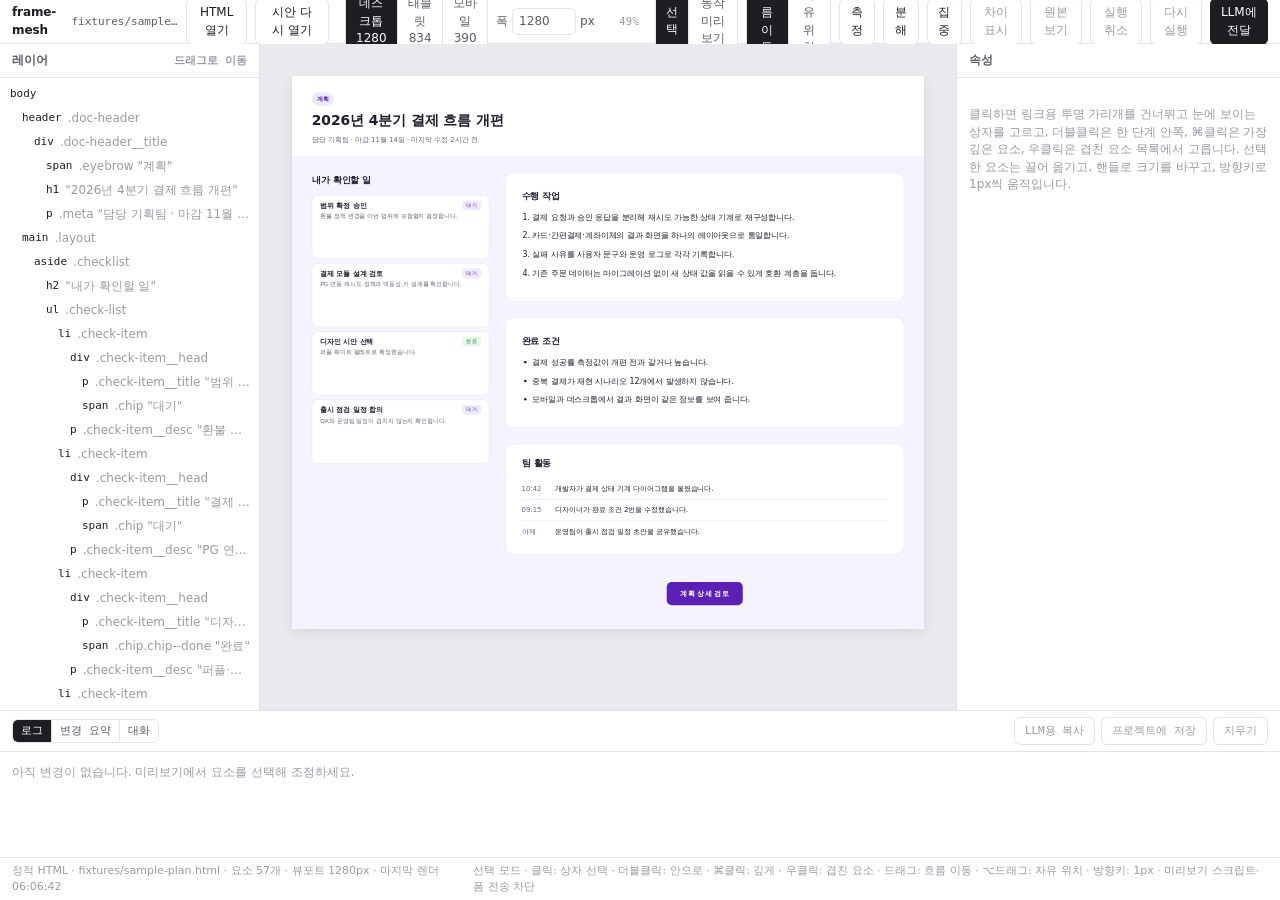
==== index.html @ d9bdbf86 "Initial commit frame-mesh: select, move, resize, and restyle elements on a live web page, review the" ====
<!doctype html>
<html lang="ko">
<head>
<meta charset="utf-8">
<meta name="viewport" content="width=device-width, initial-scale=1">
<meta name="frame-mesh" content="host">
<title>frame-mesh 작업실</title>
<link rel="stylesheet" href="src/panel/panel.css">
<link rel="stylesheet" href="styles.css">
</head>
<body>
<div class="app">
  <header class="topbar">
    <div class="topbar__group">
      <span class="brand">frame-mesh</span>
      <span class="doc-name" id="docName">문서 없음</span>
      <button class="btn" id="btnOpen" type="button">HTML 열기</button>
      <input type="file" id="fileInput" accept=".html,.htm" hidden>
      <button class="btn" id="btnReload" type="button">시안 다시 열기</button>
      <span class="badge badge--warn" id="overflowBadge" hidden></span>
    </div>
    <div class="topbar__group">
      <div class="seg" id="vpSeg"></div>
      <label class="vp-custom">폭 <input type="number" id="vpWidth" min="240" max="3840" step="1"> px</label>
      <span class="zoom" id="zoomLabel">100%</span>
    </div>
    <div class="topbar__group">
      <div class="seg" id="modeSeg">
        <button class="seg__btn is-active" type="button" data-mode="select">선택</button>
        <button class="seg__btn" type="button" data-mode="interact">동작 미리보기</button>
      </div>
      <div class="seg" id="moveSeg" title="드래그할 때의 기본 이동 방식을 정합니다. ⌥(Option)을 누른 채 끌면 반대 방식으로 움직입니다.">
        <button class="seg__btn is-active" type="button" data-move="flow">흐름 이동</button>
        <button class="seg__btn" type="button" data-move="free">자유 위치</button>
      </div>
      <button class="btn" id="btnMeasure" type="button" title="눈금자·가이드·좌표·거리 표시">측정</button>
      <button class="btn" id="btnXray" type="button" title="화면 안 모든 요소의 영역과 이름을 한꺼번에 표시">분해</button>
      <button class="btn" id="btnFocus" type="button" title="선택한 요소 밖을 어둡게 표시">집중</button>
      <button class="btn" id="btnDiffView" type="button" title="바뀐 요소의 원래 자리(빨강)와 지금 자리(초록), 속성 변화를 페이지 위에 표시" disabled>차이 표시</button>
      <button class="btn" id="btnPeek" type="button" title="변경을 지우지 않고 잠시 걷어 내 원래 화면 보기 (Esc로 돌아가기)" disabled>원본 보기</button>
      <button class="btn" id="btnUndo" type="button" title="실행 취소 (⌘Z)" disabled>실행 취소</button>
      <button class="btn" id="btnRedo" type="button" title="다시 실행 (⇧⌘Z)" disabled>다시 실행</button>
      <button class="btn btn--primary" id="btnHandoff" type="button" title="변경 목록과 결과 HTML 묶음 표시">LLM에 전달</button>
    </div>
  </header>

  <aside class="panel panel--left">
    <div class="panel__head">레이어 <span class="zoom">드래그로 이동</span></div>
    <div class="tree" id="tree"></div>
  </aside>

  <main class="canvas" id="canvas">
    <div class="frame-box" id="frameBox">
      <div class="frame-wrap" id="frameWrap">
        <iframe id="preview" sandbox="allow-same-origin" title="미리보기"></iframe>
      </div>
    </div>
  </main>

  <aside class="panel panel--right">
    <div class="panel__head">속성</div>
    <div class="props" id="props"></div>
  </aside>

  <footer class="bottom">
    <div class="bottom__head"><span class="dock__tabs"><button class="dock__tab is-active" id="tabLog" type="button">로그</button><button class="dock__tab" id="tabDiff" type="button">변경 요약</button><button class="dock__tab" id="tabChat" type="button">대화</button></span> <span id="changeCount"></span><span class="bottom__actions"><button class="btn" id="btnCopyLog" type="button" title="변경 로그·요청·결과 HTML을 마크다운으로 복사">LLM용 복사</button> <button class="btn" id="btnSendLog" type="button" title="개발 서버로 보내 handoffs/에 저장">프로젝트에 저장</button> <button class="btn" id="btnClearLog" type="button" title="변경을 모두 되돌리고 로그 삭제">지우기</button></span></div>
    <ol class="changes" id="changes"></ol>
    <div class="diff" id="diff" hidden></div>
    <div class="chat-host" id="chat" hidden></div>
    <div class="status"><span id="status">문서 없음</span><span id="statusRight"></span></div>
  </footer>
</div>

<dialog class="handoff" id="handoffDialog">
  <div class="handoff__head"><strong>LLM에 전달</strong><span id="handoffSummary"></span></div>
  <p class="handoff__desc">적용된 변경 목록, 요청 문구, 작업실 표식을 제거한 결과 HTML을 한 묶음으로 만들었습니다. 복사해서 에이전트에게 붙여 넣거나 파일로 저장하세요.</p>
  <textarea id="handoffText" readonly spellcheck="false"></textarea>
  <div class="handoff__actions">
    <button class="btn btn--primary" id="btnHandoffCopy" type="button">클립보드 복사</button>
    <button class="btn" id="btnHandoffMd" type="button">.md 저장</button>
    <button class="btn" id="btnHandoffJson" type="button">.json 저장</button>
    <button class="btn" id="btnHandoffClose" type="button">닫기</button>
  </div>
</dialog>
<div class="notice" id="notice" hidden></div>
<script type="module" src="src/web/workbench.js"></script>
</body>
</html>
---- src/panel/panel.css ----
/* 패널 공통 구성 요소. 웹 작업실과 확장 패널이 함께 쓴다. */
:root {
  --bg: #e9e9ee;
  --panel: #ffffff;
  --line: #e2e2e8;
  --ink: #1d1d22;
  --ink-2: #5c5c66;
  --ink-3: #9a9aa6;
  --accent: #0d99ff;
  --accent-soft: rgba(13, 153, 255, 0.12);
  --hover: #7c3aed;
  --modified: #f59e0b;
  --warn-bg: #fff4e5;
  --warn-ink: #9a4b00;
  --font: -apple-system, "Pretendard", "Apple SD Gothic Neo", "Noto Sans KR", system-ui, sans-serif;
  --mono: "SF Mono", Menlo, Consolas, monospace;
}
* { box-sizing: border-box; }
body { font: 12px/1.45 var(--font); color: var(--ink); margin: 0; }
button, input, select { font: inherit; color: inherit; }
button { cursor: pointer; }
[hidden] { display: none !important; }

.brand { font-weight: 700; letter-spacing: -0.01em; }
.btn { padding: 5px 10px; border: 1px solid var(--line); border-radius: 6px; background: var(--panel); }
.btn:hover { background: #f4f4f7; }
.btn:disabled { color: var(--ink-3); cursor: default; background: var(--panel); }
.btn.is-active { background: var(--accent-soft); border-color: var(--accent); color: var(--accent); }
.btn--primary { background: var(--ink); color: #fff; border-color: var(--ink); }
.btn--primary:hover { background: #333; }
.seg { display: inline-flex; border: 1px solid var(--line); border-radius: 6px; overflow: hidden; }
.seg__btn { padding: 5px 10px; border: 0; background: var(--panel); color: var(--ink-2); }
.seg__btn + .seg__btn { border-left: 1px solid var(--line); }
.seg__btn.is-active { background: var(--ink); color: #fff; }
.badge { padding: 3px 8px; border-radius: 999px; font-size: 11px; }
.badge--warn { background: var(--warn-bg); color: var(--warn-ink); }

/* 레이어 트리 */
.tree { overflow: auto; padding: 4px 0; }
.tree__row { display: flex; align-items: center; gap: 6px; height: 24px; padding-left: calc(10px + var(--depth, 0) * 12px); padding-right: 8px; white-space: nowrap; cursor: default; position: relative; }
.tree__row:hover { background: #f4f4f7; }
.tree__row.is-selected { background: var(--accent-soft); }
.tree__tag { font-family: var(--mono); font-size: 11px; color: var(--ink); }
.tree__meta { color: var(--ink-3); overflow: hidden; text-overflow: ellipsis; }
.tree__more { padding: 8px 12px; color: var(--ink-3); }
.tree__row.is-drop-inside { box-shadow: inset 0 0 0 2px var(--accent); }
.tree__row.is-drop-before::before, .tree__row.is-drop-after::after { content: ""; position: absolute; left: calc(10px + var(--depth, 0) * 12px); right: 8px; height: 2px; background: var(--accent); }
.tree__row.is-drop-before::before { top: -1px; }
.tree__row.is-drop-after::after { bottom: -1px; }
.tree__row.is-dragging { opacity: 0.4; }

/* 속성 */
.props { overflow: auto; }
.props__empty { padding: 16px 12px; color: var(--ink-3); }
.props__title { font-family: var(--mono); font-size: 12px; font-weight: 600; word-break: break-all; }
.props__dims { color: var(--ink-2); font-family: var(--mono); font-size: 11px; margin-top: 2px; }
.props__section { padding: 10px 12px; border-bottom: 1px solid var(--line); }
.props__section-title { font-weight: 600; color: var(--ink-2); margin-bottom: 8px; display: flex; justify-content: space-between; }
.props__note { color: var(--ink-3); padding: 10px 12px; }
.props__hint { margin-top: 8px; padding: 8px; border-radius: 6px; background: var(--warn-bg); color: var(--warn-ink); }
.props__parent { color: var(--ink-2); margin-bottom: 8px; font-family: var(--mono); font-size: 11px; }
.crumbs { display: flex; flex-wrap: wrap; gap: 2px 4px; margin-top: 8px; }
.crumbs button { border: 0; background: none; padding: 1px 2px; color: var(--ink-2); font-family: var(--mono); font-size: 11px; }
.crumbs button:hover { color: var(--accent); text-decoration: underline; }
.crumbs button.is-current { color: var(--ink); font-weight: 600; }
.crumbs span { color: var(--ink-3); }
.actions-row { display: flex; flex-wrap: wrap; gap: 6px; }
.actions-row .btn.is-active { background: var(--accent-soft); border-color: var(--accent); }
.fields { display: grid; grid-template-columns: 1fr 1fr; gap: 6px 8px; }
.fields--single { grid-template-columns: 1fr; }
.field { display: grid; grid-template-columns: 54px 1fr 10px 14px; align-items: center; gap: 4px; min-width: 0; }
.fields--single .field { grid-template-columns: 72px 1fr 10px 14px; }
.field__label { color: var(--ink-2); overflow: hidden; text-overflow: ellipsis; white-space: nowrap; }
.field input, .field select { min-width: 0; width: 100%; padding: 3px 6px; border: 1px solid var(--line); border-radius: 5px; background: #fafafc; font-family: var(--mono); font-size: 11px; }
.field input[type="color"] { padding: 0 2px; height: 24px; }
.field input:focus, .field select:focus { outline: 2px solid var(--accent-soft); border-color: var(--accent); }
.field.is-modified input, .field.is-modified select { border-color: var(--modified); background: #fffbf2; }
.field__dot { width: 6px; height: 6px; border-radius: 50%; background: transparent; justify-self: center; }
.field.is-modified .field__dot { background: var(--modified); }
.field__reset { border: 0; background: none; color: var(--ink-3); padding: 0; visibility: hidden; line-height: 1; }
.field.is-modified .field__reset { visibility: visible; }
.field__reset:hover { color: var(--ink); }
.field__value { grid-column: 2 / -1; color: var(--ink-3); font-family: var(--mono); font-size: 10px; }

/* 변경 목록 */
.changes { list-style: none; margin: 0; padding: 4px 0; overflow: auto; }
.changes:empty::before { content: "아직 변경이 없습니다. 미리보기에서 요소를 선택해 조정하세요."; display: block; padding: 8px 12px; color: var(--ink-3); }
.change { display: grid; grid-template-columns: 28px 62px minmax(80px, 200px) 1fr auto; gap: 8px; padding: 3px 12px; cursor: default; font-family: var(--mono); font-size: 11px; }
.change__time { color: var(--ink-3); }
.change__flag { display: inline-block; margin-left: 4px; padding: 0 5px; border-radius: 4px; font-size: 10px; background: var(--accent-soft); color: var(--accent); }
.change--lost .change__flag { background: var(--warn-bg); color: var(--warn-ink); }
.change--lost { color: var(--warn-ink); }
.change:hover { background: #f4f4f7; }
.change.is-undone { color: var(--ink-3); text-decoration: line-through; }
.change__n { color: var(--ink-3); }
.change__target, .change__desc { overflow: hidden; text-overflow: ellipsis; white-space: nowrap; }
.change__vp { color: var(--ink-3); text-align: right; white-space: nowrap; }

/* 알림과 전달 대화상자 */
.notice { position: fixed; left: 50%; bottom: 24px; translate: -50% 0; padding: 8px 14px; background: var(--ink); color: #fff; border-radius: 8px; box-shadow: 0 8px 24px rgba(0,0,0,0.2); z-index: 10; max-width: 90vw; }
.handoff { width: min(960px, 92vw); max-height: 88vh; padding: 16px; border: 0; border-radius: 10px; box-shadow: 0 24px 64px rgba(0,0,0,0.25); font: 12px/1.45 var(--font); color: var(--ink); }
.handoff::backdrop { background: rgba(20, 20, 30, 0.45); }
.handoff__head { display: flex; justify-content: space-between; align-items: baseline; gap: 12px; font-size: 13px; }
.handoff__head span { color: var(--ink-3); font-family: var(--mono); font-size: 11px; }
.handoff__desc { margin: 8px 0 10px; color: var(--ink-2); }
.handoff textarea { width: 100%; height: 52vh; padding: 10px; border: 1px solid var(--line); border-radius: 6px; background: #fafafc; font: 11px/1.5 var(--mono); resize: vertical; }
.handoff__actions { display: flex; flex-wrap: wrap; gap: 8px; margin-top: 10px; justify-content: flex-end; }

/* 변경 요약 (diff) */
.diff { overflow: auto; padding: 4px 0; font-family: var(--mono); font-size: 11px; }
.diff__empty { margin: 0; padding: 8px 12px; color: var(--ink-3); font-family: var(--font); }
.diff__block { padding: 4px 12px 6px; border-bottom: 1px solid var(--line); }
.diff__head { display: block; width: 100%; padding: 2px 0; border: 0; background: none; text-align: left; color: var(--ink-2); font: inherit; font-weight: 600; cursor: pointer; }
.diff__head:hover { color: var(--accent); }
.diff__line { padding: 1px 6px; white-space: pre-wrap; }
.diff__line--del { background: #fdecec; color: #b42318; }
.diff__line--add { background: #e8f6ec; color: #1e7a3a; }
.btn.is-peek, .btn.is-active.peek { }

/* 글자 크기 단계 */
.scale { grid-column: 2 / -1; display: flex; flex-wrap: wrap; gap: 4px; margin-top: 4px; }
.scale__chip { min-width: 30px; padding: 1px 6px; border: 1px solid var(--line); border-radius: 10px; background: #fafafc; color: var(--ink-2); font-family: var(--mono); font-size: 10px; cursor: pointer; }
.scale__chip:hover { border-color: var(--accent); color: var(--accent); }
.scale__chip.is-active { background: var(--ink); border-color: var(--ink); color: #fff; }

/* 대화 */
.chat { display: flex; flex-direction: column; min-height: 0; height: 100%; }
.chat__head { display: flex; align-items: center; gap: 8px; padding: 4px 12px; border-bottom: 1px solid var(--line); flex: none; }
.chat__mode { font-size: 11px; color: var(--ink-2); }
.chat__mode::before { content: "●"; margin-right: 4px; color: var(--ink-3); }
.chat__mode[data-mode="relay"]::before { color: #22c55e; }
.chat__mode[data-mode="wait"]::before { color: #0d99ff; }
.chat__mode[data-mode="manual"]::before { color: #f59e0b; }
.chat__mode[data-mode="offline"]::before { color: #e5484d; }
.chat__session { margin-left: auto; padding: 2px 4px; border: 1px solid var(--line); border-radius: 5px; font-size: 11px; }
.chat__list { flex: 1; min-height: 0; overflow: auto; padding: 6px 12px; display: flex; flex-direction: column; gap: 6px; }
.chat__empty { margin: 0; color: var(--ink-3); }
.chat__msg { max-width: 80%; padding: 6px 9px; border-radius: 8px; white-space: pre-wrap; word-break: break-word; }
.chat__msg--user { align-self: flex-end; background: var(--ink); color: #fff; }
.chat__msg--assistant { align-self: flex-start; background: #f1f1f5; color: var(--ink); }
.chat__meta { margin-top: 3px; font-size: 10px; opacity: 0.7; }
.chat__proposal { align-self: flex-start; max-width: 90%; padding: 8px 10px; border: 1px solid #b9dcff; border-radius: 8px; background: #f3f9ff; }
.chat__proposal[data-status="accepted"] { border-color: #a7e3b8; background: #f2fbf4; }
.chat__proposal[data-status="rejected"] { opacity: 0.6; }
.chat__proposal-title { font-weight: 600; margin-bottom: 4px; }
.chat__ops { margin: 0 0 6px; padding-left: 16px; font-family: var(--mono); font-size: 11px; }
.chat__proposal-actions { display: flex; align-items: center; gap: 6px; }
.chat__proposal-state { font-size: 11px; color: var(--ink-2); }
.chat__form { display: flex; gap: 8px; padding: 6px 12px; border-top: 1px solid var(--line); flex: none; }
.chat__input { flex: 1; resize: none; padding: 6px 8px; border: 1px solid var(--line); border-radius: 6px; font: inherit; }
.chat__actions { display: flex; flex-direction: column; gap: 4px; }
.chat__proposal-state.is-error { color: #b42318; }
.chat__proposal-reason { margin: 0 0 6px; color: var(--ink-2); line-height: 1.5; }
.chat__proposal-reason.is-missing { color: var(--ink-3); font-style: italic; }
---- styles.css ----
/* 웹 작업실 레이아웃. 구성 요소 스타일은 src/panel/panel.css */
html, body { height: 100%; }
body { background: var(--bg); overflow: hidden; }

.app {
  display: grid;
  height: 100vh;
  grid-template-columns: 260px minmax(0, 1fr) 324px;
  grid-template-rows: 44px minmax(0, 1fr) 190px;
  grid-template-areas:
    "top top top"
    "left canvas right"
    "bottom bottom bottom";
}
.topbar { grid-area: top; display: flex; align-items: center; justify-content: space-between; gap: 16px; padding: 0 12px; background: var(--panel); border-bottom: 1px solid var(--line); }
.topbar__group { display: flex; align-items: center; gap: 8px; min-width: 0; }
.doc-name { color: var(--ink-2); font-family: var(--mono); font-size: 11px; max-width: 220px; overflow: hidden; text-overflow: ellipsis; white-space: nowrap; }
.vp-custom { display: inline-flex; align-items: center; gap: 4px; color: var(--ink-2); }
.vp-custom input { width: 64px; padding: 4px 6px; border: 1px solid var(--line); border-radius: 6px; }
.zoom { color: var(--ink-3); font-family: var(--mono); font-size: 11px; min-width: 36px; text-align: right; }

.panel { background: var(--panel); display: flex; flex-direction: column; min-height: 0; }
.panel--left { grid-area: left; border-right: 1px solid var(--line); }
.panel--right { grid-area: right; border-left: 1px solid var(--line); }
.panel__head { padding: 8px 12px; font-weight: 600; color: var(--ink-2); border-bottom: 1px solid var(--line); display: flex; justify-content: space-between; align-items: center; }
.panel .tree, .panel .props { flex: 1; }

.canvas {
  grid-area: canvas;
  overflow: auto;
  padding: 32px;
  background:
    linear-gradient(var(--bg), var(--bg)) padding-box,
    repeating-linear-gradient(0deg, transparent 0 15px, rgba(0,0,0,0.03) 15px 16px),
    repeating-linear-gradient(90deg, transparent 0 15px, rgba(0,0,0,0.03) 15px 16px);
}
.frame-box { position: relative; margin: 0 auto; }
.frame-wrap { position: absolute; top: 0; left: 0; transform-origin: 0 0; background: #fff; box-shadow: 0 1px 2px rgba(0,0,0,0.08), 0 8px 24px rgba(0,0,0,0.08); }
.frame-wrap iframe { display: block; border: 0; width: 100%; height: 100%; }

.bottom { grid-area: bottom; display: grid; grid-template-rows: auto minmax(0, 1fr) auto; background: var(--panel); border-top: 1px solid var(--line); min-height: 0; }
.bottom__head { padding: 6px 12px; font-weight: 600; color: var(--ink-2); border-bottom: 1px solid var(--line); display: flex; gap: 8px; align-items: center; }
.bottom__head > span { color: var(--ink-3); font-weight: 400; font-family: var(--mono); font-size: 11px; }
.bottom__actions { margin-left: auto; display: flex; gap: 6px; }
.status { padding: 5px 12px; color: var(--ink-3); border-top: 1px solid var(--line); font-size: 11px; display: flex; justify-content: space-between; gap: 12px; }
.app .notice { bottom: 210px; }

.bottom .diff[hidden], .bottom .changes[hidden] { display: none; }
.dock__tabs { display: inline-flex; border: 1px solid var(--line); border-radius: 6px; overflow: hidden; }
.dock__tab { padding: 3px 8px; border: 0; background: var(--panel); color: var(--ink-2); font: inherit; font-weight: 400; cursor: pointer; }
.dock__tab + .dock__tab { border-left: 1px solid var(--line); }
.dock__tab.is-active { background: var(--ink); color: #fff; }

/* 대화 탭을 열면 하단을 넓힌다 */
.app.is-chat { grid-template-rows: 44px minmax(0, 1fr) 340px; }
.bottom .chat-host { min-height: 0; overflow: hidden; }
.bottom .chat-host[hidden] { display: none; }
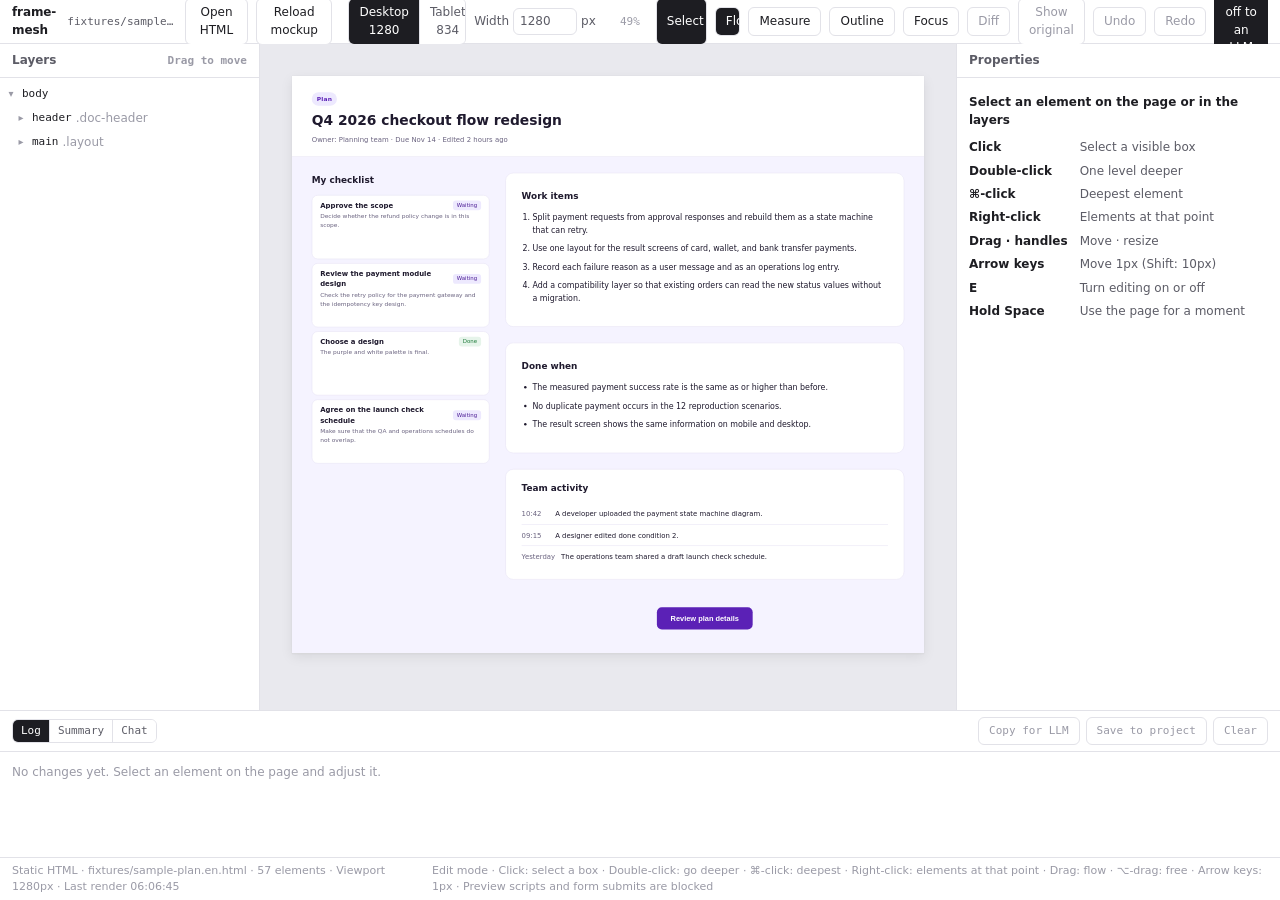
==== commit 6980e596: "feat(i18n): support English and Korean, with English as the default - src/core/i18n.js: one message " ====
--- a/index.html
+++ b/index.html
@@ -1,10 +1,10 @@
 <!doctype html>
-<html lang="ko">
+<html lang="en">
 <head>
 <meta charset="utf-8">
 <meta name="viewport" content="width=device-width, initial-scale=1">
 <meta name="frame-mesh" content="host">
-<title>frame-mesh 작업실</title>
+<title>frame-mesh workbench</title>
 <link rel="stylesheet" href="src/panel/panel.css">
 <link rel="stylesheet" href="styles.css">
 </head>
@@ -13,73 +13,73 @@
   <header class="topbar">
     <div class="topbar__group">
       <span class="brand">frame-mesh</span>
-      <span class="doc-name" id="docName">문서 없음</span>
-      <button class="btn" id="btnOpen" type="button">HTML 열기</button>
+      <span class="doc-name" id="docName" data-i18n="wb.noDoc"></span>
+      <button class="btn" id="btnOpen" type="button" data-i18n="wb.open"></button>
       <input type="file" id="fileInput" accept=".html,.htm" hidden>
-      <button class="btn" id="btnReload" type="button">시안 다시 열기</button>
+      <button class="btn" id="btnReload" type="button" data-i18n="wb.reload"></button>
       <span class="badge badge--warn" id="overflowBadge" hidden></span>
     </div>
     <div class="topbar__group">
       <div class="seg" id="vpSeg"></div>
-      <label class="vp-custom">폭 <input type="number" id="vpWidth" min="240" max="3840" step="1"> px</label>
+      <label class="vp-custom"><span data-i18n="wb.width"></span> <input type="number" id="vpWidth" min="240" max="3840" step="1"> px</label>
       <span class="zoom" id="zoomLabel">100%</span>
     </div>
     <div class="topbar__group">
       <div class="seg" id="modeSeg">
-        <button class="seg__btn is-active" type="button" data-mode="select">선택</button>
-        <button class="seg__btn" type="button" data-mode="interact">동작 미리보기</button>
+        <button class="seg__btn is-active" type="button" data-mode="select" data-i18n="wb.select"></button>
+        <button class="seg__btn" type="button" data-mode="interact" data-i18n="wb.interact"></button>
       </div>
-      <div class="seg" id="moveSeg" title="드래그할 때의 기본 이동 방식을 정합니다. ⌥(Option)을 누른 채 끌면 반대 방식으로 움직입니다.">
-        <button class="seg__btn is-active" type="button" data-move="flow">흐름 이동</button>
-        <button class="seg__btn" type="button" data-move="free">자유 위치</button>
+      <div class="seg" id="moveSeg" data-i18n-title="move.titleWb">
+        <button class="seg__btn is-active" type="button" data-move="flow" data-i18n="move.flow"></button>
+        <button class="seg__btn" type="button" data-move="free" data-i18n="move.free"></button>
       </div>
-      <button class="btn" id="btnMeasure" type="button" title="눈금자·가이드·좌표·거리 표시">측정</button>
-      <button class="btn" id="btnXray" type="button" title="화면 안 모든 요소의 영역과 이름을 한꺼번에 표시">분해</button>
-      <button class="btn" id="btnFocus" type="button" title="선택한 요소 밖을 어둡게 표시">집중</button>
-      <button class="btn" id="btnDiffView" type="button" title="바뀐 요소의 원래 자리(빨강)와 지금 자리(초록), 속성 변화를 페이지 위에 표시" disabled>차이 표시</button>
-      <button class="btn" id="btnPeek" type="button" title="변경을 지우지 않고 잠시 걷어 내 원래 화면 보기 (Esc로 돌아가기)" disabled>원본 보기</button>
-      <button class="btn" id="btnUndo" type="button" title="실행 취소 (⌘Z)" disabled>실행 취소</button>
-      <button class="btn" id="btnRedo" type="button" title="다시 실행 (⇧⌘Z)" disabled>다시 실행</button>
-      <button class="btn btn--primary" id="btnHandoff" type="button" title="변경 목록과 결과 HTML 묶음 표시">LLM에 전달</button>
+      <button class="btn" id="btnMeasure" type="button" data-i18n="view.measure" data-i18n-title="view.measureTitle"></button>
+      <button class="btn" id="btnXray" type="button" data-i18n="view.xray" data-i18n-title="view.xrayTitle"></button>
+      <button class="btn" id="btnFocus" type="button" data-i18n="view.focus" data-i18n-title="view.focusTitle"></button>
+      <button class="btn" id="btnDiffView" type="button" data-i18n="view.diff" data-i18n-title="view.diffTitle" disabled></button>
+      <button class="btn" id="btnPeek" type="button" data-i18n="panel.peek" data-i18n-title="peek.title" disabled></button>
+      <button class="btn" id="btnUndo" type="button" data-i18n="wb.undo" data-i18n-title="wb.undoTitle" disabled></button>
+      <button class="btn" id="btnRedo" type="button" data-i18n="dock.redo" data-i18n-title="wb.redoTitle" disabled></button>
+      <button class="btn btn--primary" id="btnHandoff" type="button" data-i18n="handoff.dialogTitle" data-i18n-title="wb.handoffTitle"></button>
     </div>
   </header>
 
   <aside class="panel panel--left">
-    <div class="panel__head">레이어 <span class="zoom">드래그로 이동</span></div>
+    <div class="panel__head"><span data-i18n="ext.layers"></span> <span class="zoom" data-i18n="wb.dragHint"></span></div>
     <div class="tree" id="tree"></div>
   </aside>
 
   <main class="canvas" id="canvas">
     <div class="frame-box" id="frameBox">
       <div class="frame-wrap" id="frameWrap">
-        <iframe id="preview" sandbox="allow-same-origin" title="미리보기"></iframe>
+        <iframe id="preview" sandbox="allow-same-origin" data-i18n-title="wb.preview"></iframe>
       </div>
     </div>
   </main>
 
   <aside class="panel panel--right">
-    <div class="panel__head">속성</div>
+    <div class="panel__head" data-i18n="ext.props"></div>
     <div class="props" id="props"></div>
   </aside>
 
   <footer class="bottom">
-    <div class="bottom__head"><span class="dock__tabs"><button class="dock__tab is-active" id="tabLog" type="button">로그</button><button class="dock__tab" id="tabDiff" type="button">변경 요약</button><button class="dock__tab" id="tabChat" type="button">대화</button></span> <span id="changeCount"></span><span class="bottom__actions"><button class="btn" id="btnCopyLog" type="button" title="변경 로그·요청·결과 HTML을 마크다운으로 복사">LLM용 복사</button> <button class="btn" id="btnSendLog" type="button" title="개발 서버로 보내 handoffs/에 저장">프로젝트에 저장</button> <button class="btn" id="btnClearLog" type="button" title="변경을 모두 되돌리고 로그 삭제">지우기</button></span></div>
+    <div class="bottom__head"><span class="dock__tabs"><button class="dock__tab is-active" id="tabLog" type="button" data-i18n="tab.log"></button><button class="dock__tab" id="tabDiff" type="button" data-i18n="tab.diff"></button><button class="dock__tab" id="tabChat" type="button" data-i18n="tab.chat"></button></span> <span id="changeCount"></span><span class="bottom__actions"><button class="btn" id="btnCopyLog" type="button" data-i18n="dock.copy" data-i18n-title="wb.copyTitle"></button> <button class="btn" id="btnSendLog" type="button" data-i18n="dock.save" data-i18n-title="wb.saveTitle"></button> <button class="btn" id="btnClearLog" type="button" data-i18n="wb.clear" data-i18n-title="dock.clearTitle"></button></span></div>
     <ol class="changes" id="changes"></ol>
     <div class="diff" id="diff" hidden></div>
     <div class="chat-host" id="chat" hidden></div>
-    <div class="status"><span id="status">문서 없음</span><span id="statusRight"></span></div>
+    <div class="status"><span id="status" data-i18n="wb.noDoc"></span><span id="statusRight"></span></div>
   </footer>
 </div>
 
 <dialog class="handoff" id="handoffDialog">
-  <div class="handoff__head"><strong>LLM에 전달</strong><span id="handoffSummary"></span></div>
-  <p class="handoff__desc">적용된 변경 목록, 요청 문구, 작업실 표식을 제거한 결과 HTML을 한 묶음으로 만들었습니다. 복사해서 에이전트에게 붙여 넣거나 파일로 저장하세요.</p>
+  <div class="handoff__head"><strong data-i18n="handoff.dialogTitle"></strong><span id="handoffSummary"></span></div>
+  <p class="handoff__desc" data-i18n="handoff.descWb"></p>
   <textarea id="handoffText" readonly spellcheck="false"></textarea>
   <div class="handoff__actions">
-    <button class="btn btn--primary" id="btnHandoffCopy" type="button">클립보드 복사</button>
-    <button class="btn" id="btnHandoffMd" type="button">.md 저장</button>
-    <button class="btn" id="btnHandoffJson" type="button">.json 저장</button>
-    <button class="btn" id="btnHandoffClose" type="button">닫기</button>
+    <button class="btn btn--primary" id="btnHandoffCopy" type="button" data-i18n="handoff.copy"></button>
+    <button class="btn" id="btnHandoffMd" type="button" data-i18n="handoff.saveMd"></button>
+    <button class="btn" id="btnHandoffJson" type="button" data-i18n="handoff.saveJson"></button>
+    <button class="btn" id="btnHandoffClose" type="button" data-i18n="handoff.close"></button>
   </div>
 </dialog>
 <div class="notice" id="notice" hidden></div>
--- a/src/panel/panel.css
+++ b/src/panel/panel.css
@@ -37,21 +37,58 @@
 
 /* 레이어 트리 */
 .tree { overflow: auto; padding: 4px 0; }
-.tree__row { display: flex; align-items: center; gap: 6px; height: 24px; padding-left: calc(10px + var(--depth, 0) * 12px); padding-right: 8px; white-space: nowrap; cursor: default; position: relative; }
+.tree__row { display: flex; align-items: center; gap: 4px; height: 24px; padding-left: calc(4px + var(--depth, 0) * 10px); padding-right: 8px; white-space: nowrap; cursor: default; position: relative; }
 .tree__row:hover { background: #f4f4f7; }
 .tree__row.is-selected { background: var(--accent-soft); }
 .tree__tag { font-family: var(--mono); font-size: 11px; color: var(--ink); }
 .tree__meta { color: var(--ink-3); overflow: hidden; text-overflow: ellipsis; }
+.tree__row[hidden] { display: none; }
+.tree__caret { flex: none; width: 14px; text-align: center; color: var(--ink-3); font-size: 10px; cursor: pointer; border-radius: 3px; }
+.tree__caret:hover { background: var(--line); color: var(--ink); }
+/* 바뀐 요소는 레이어에서도 주황 점, 접힌 행 안에 바뀐 요소가 있으면 펼침 표시를 주황으로 칠한다. */
+.tree__row.is-modified .tree__tag::after { content: ""; display: inline-block; width: 6px; height: 6px; margin-left: 4px; border-radius: 50%; background: var(--modified); vertical-align: middle; }
+.tree__row.has-modified .tree__caret { color: var(--modified); font-weight: 700; }
 .tree__more { padding: 8px 12px; color: var(--ink-3); }
 .tree__row.is-drop-inside { box-shadow: inset 0 0 0 2px var(--accent); }
-.tree__row.is-drop-before::before, .tree__row.is-drop-after::after { content: ""; position: absolute; left: calc(10px + var(--depth, 0) * 12px); right: 8px; height: 2px; background: var(--accent); }
+.tree__row.is-drop-before::before, .tree__row.is-drop-after::after { content: ""; position: absolute; left: calc(4px + var(--depth, 0) * 10px); right: 8px; height: 2px; background: var(--accent); }
 .tree__row.is-drop-before::before { top: -1px; }
 .tree__row.is-drop-after::after { bottom: -1px; }
 .tree__row.is-dragging { opacity: 0.4; }
 
 /* 속성 */
 .props { overflow: auto; }
-.props__empty { padding: 16px 12px; color: var(--ink-3); }
+.props__empty { padding: 16px 12px; color: var(--ink-2); }
+.props__empty-title { margin: 0 0 10px; font-weight: 600; color: var(--ink); }
+.keys { display: grid; grid-template-columns: max-content 1fr; gap: 6px 12px; margin: 0; font-size: 12px; }
+.keys dt { font-weight: 600; color: var(--ink); white-space: nowrap; }
+.keys dd { margin: 0; color: var(--ink-2); }
+.props__head { position: sticky; top: 0; z-index: 2; padding: 10px 12px; background: var(--panel); border-bottom: 1px solid var(--line); box-shadow: 0 2px 6px rgba(0,0,0,0.04); }
+.props__head-row { display: flex; align-items: center; justify-content: space-between; gap: 8px; }
+.props__badge { flex: none; padding: 1px 8px; border-radius: 999px; background: #fff4e5; color: #9a4b00; font-size: 11px; font-weight: 600; }
+.props__badge[hidden], .props__snippet[hidden], .props__section[hidden] { display: none; }
+.props__snippet { margin-top: 2px; color: var(--ink-2); font-size: 12px; overflow: hidden; text-overflow: ellipsis; white-space: nowrap; }
+.props__head-row .props__title { flex: 1; min-width: 0; overflow: hidden; text-overflow: ellipsis; white-space: nowrap; }
+.props__head-actions { display: flex; gap: 4px; flex: none; }
+.props__head-actions .btn { padding: 2px 8px; font-size: 11px; }
+.props__head .crumbs { flex-wrap: nowrap; overflow-x: auto; white-space: nowrap; margin-top: 6px; scrollbar-width: none; }
+.props__head .crumbs::-webkit-scrollbar { display: none; }
+.props__changes { background: #fffbf2; }
+.change-list { display: flex; flex-direction: column; gap: 4px; }
+.change-item { display: grid; grid-template-columns: minmax(0, 0.9fr) minmax(0, 1.1fr) 18px; align-items: center; gap: 6px; }
+.change-item__label { color: var(--ink-2); overflow: hidden; text-overflow: ellipsis; white-space: nowrap; }
+.change-item__values { display: flex; gap: 4px; min-width: 0; font-family: var(--mono); font-size: 11px; overflow: hidden; white-space: nowrap; }
+.change-item__before { color: var(--ink-3); text-decoration: line-through; overflow: hidden; text-overflow: ellipsis; }
+.change-item__arrow { color: var(--ink-3); flex: none; }
+.change-item__after { color: var(--ink); font-weight: 600; overflow: hidden; text-overflow: ellipsis; }
+.change-item__undo { border: 0; background: none; padding: 0; color: var(--ink-3); cursor: pointer; font-size: 13px; }
+.change-item__undo:hover { color: var(--ink); }
+.props__group-title { width: 100%; border: 0; background: none; padding: 0; cursor: pointer; text-align: left; font: inherit; font-weight: 600; color: var(--ink-2); }
+.props__group-title:hover { color: var(--ink); }
+.props__caret { display: inline-block; width: 14px; color: var(--ink-3); font-size: 10px; }
+.props__group-count { color: #9a4b00; font-weight: 600; font-size: 11px; }
+.props__group.is-collapsed { padding-top: 8px; padding-bottom: 8px; }
+.props__group.is-collapsed .props__group-title { margin-bottom: 0; }
+.props__group.is-collapsed .fields { display: none; }
 .props__title { font-family: var(--mono); font-size: 12px; font-weight: 600; word-break: break-all; }
 .props__dims { color: var(--ink-2); font-family: var(--mono); font-size: 11px; margin-top: 2px; }
 .props__section { padding: 10px 12px; border-bottom: 1px solid var(--line); }
@@ -74,7 +111,10 @@
 .field input, .field select { min-width: 0; width: 100%; padding: 3px 6px; border: 1px solid var(--line); border-radius: 5px; background: #fafafc; font-family: var(--mono); font-size: 11px; }
 .field input[type="color"] { padding: 0 2px; height: 24px; }
 .field input:focus, .field select:focus { outline: 2px solid var(--accent-soft); border-color: var(--accent); }
-.field.is-modified input, .field.is-modified select { border-color: var(--modified); background: #fffbf2; }
+.field.is-modified input, .field.is-modified select { border-color: var(--modified); background: #fffbf2; color: var(--ink); font-weight: 600; }
+/* 직접 바꾸지 않은 값은 페이지가 계산한 값이므로 흐리게, 바꾼 값은 진하게 보인다. */
+.field:not(.is-modified) select { color: var(--ink-3); }
+.field input::placeholder { color: var(--ink-3); }
 .field__dot { width: 6px; height: 6px; border-radius: 50%; background: transparent; justify-self: center; }
 .field.is-modified .field__dot { background: var(--modified); }
 .field__reset { border: 0; background: none; color: var(--ink-3); padding: 0; visibility: hidden; line-height: 1; }
@@ -84,7 +124,7 @@
 
 /* 변경 목록 */
 .changes { list-style: none; margin: 0; padding: 4px 0; overflow: auto; }
-.changes:empty::before { content: "아직 변경이 없습니다. 미리보기에서 요소를 선택해 조정하세요."; display: block; padding: 8px 12px; color: var(--ink-3); }
+.changes:empty::before { content: attr(data-empty); display: block; padding: 8px 12px; color: var(--ink-3); }
 .change { display: grid; grid-template-columns: 28px 62px minmax(80px, 200px) 1fr auto; gap: 8px; padding: 3px 12px; cursor: default; font-family: var(--mono); font-size: 11px; }
 .change__time { color: var(--ink-3); }
 .change__flag { display: inline-block; margin-left: 4px; padding: 0 5px; border-radius: 4px; font-size: 10px; background: var(--accent-soft); color: var(--accent); }
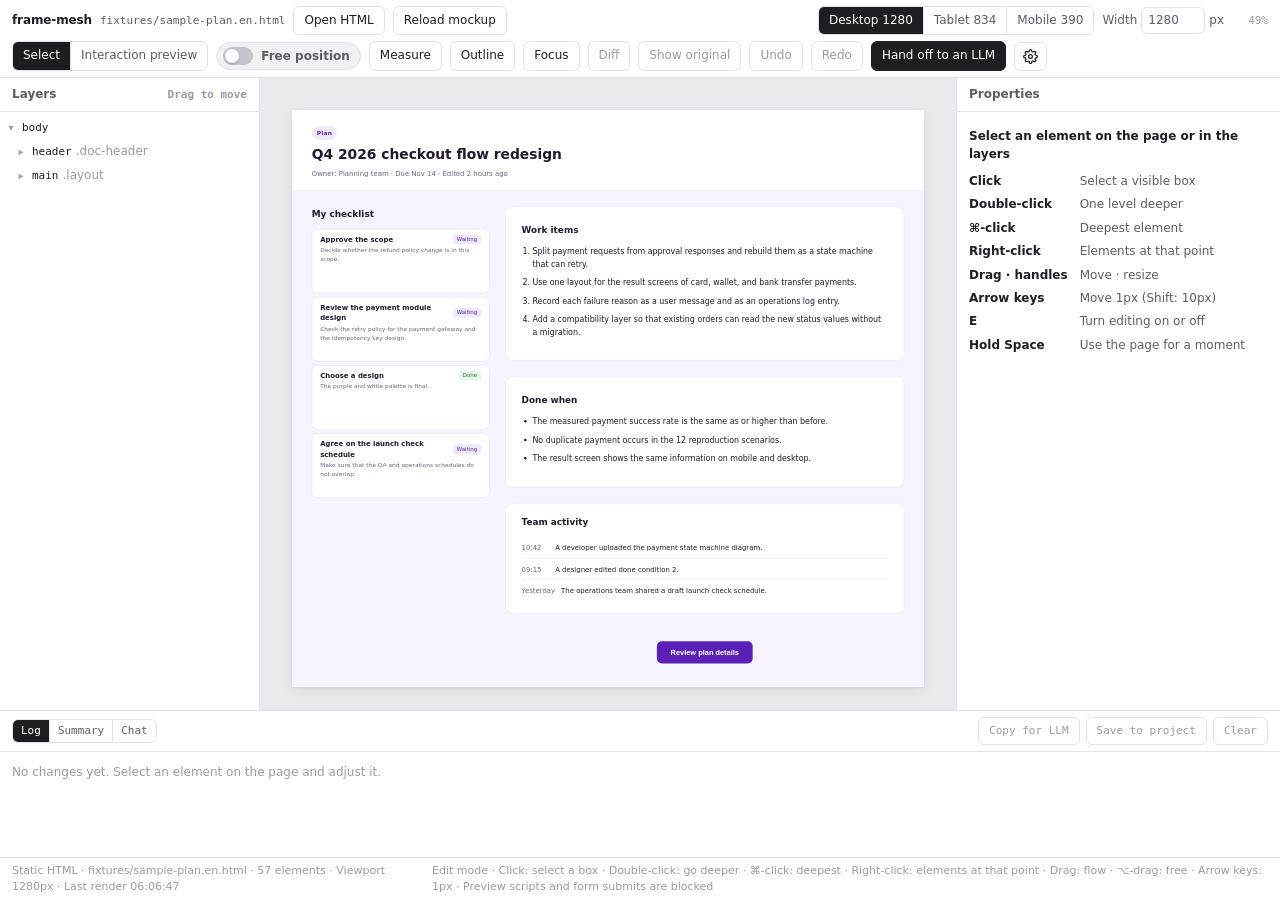
==== commit 472b8d35: "feat(ui): language menu, drag mode switch, and settings icon - Language (English | 한국어) in a setting" ====
--- a/index.html
+++ b/index.html
@@ -29,10 +29,7 @@
         <button class="seg__btn is-active" type="button" data-mode="select" data-i18n="wb.select"></button>
         <button class="seg__btn" type="button" data-mode="interact" data-i18n="wb.interact"></button>
       </div>
-      <div class="seg" id="moveSeg" data-i18n-title="move.titleWb">
-        <button class="seg__btn is-active" type="button" data-move="flow" data-i18n="move.flow"></button>
-        <button class="seg__btn" type="button" data-move="free" data-i18n="move.free"></button>
-      </div>
+      <button class="mode-switch mode-switch--sub" id="moveToggle" type="button" role="switch" aria-checked="false" data-i18n-title="move.switchTitle"><span class="mode-switch__track"></span><span data-i18n="move.switch"></span></button>
       <button class="btn" id="btnMeasure" type="button" data-i18n="view.measure" data-i18n-title="view.measureTitle"></button>
       <button class="btn" id="btnXray" type="button" data-i18n="view.xray" data-i18n-title="view.xrayTitle"></button>
       <button class="btn" id="btnFocus" type="button" data-i18n="view.focus" data-i18n-title="view.focusTitle"></button>
@@ -41,6 +38,14 @@
       <button class="btn" id="btnUndo" type="button" data-i18n="wb.undo" data-i18n-title="wb.undoTitle" disabled></button>
       <button class="btn" id="btnRedo" type="button" data-i18n="dock.redo" data-i18n-title="wb.redoTitle" disabled></button>
       <button class="btn btn--primary" id="btnHandoff" type="button" data-i18n="handoff.dialogTitle" data-i18n-title="wb.handoffTitle"></button>
+      <div class="menu menu--right menu--down" id="moreMenu">
+        <!-- 톱니바퀴 아이콘: Feather Icons "settings" (MIT) -->
+        <button class="btn btn--icon" id="btnMore" type="button" data-i18n-title="wb.settingsTitle"><svg class="icon-gear" width="15" height="15" viewBox="0 0 24 24" fill="none" stroke="currentColor" stroke-width="2" stroke-linecap="round" stroke-linejoin="round" aria-hidden="true"><circle cx="12" cy="12" r="3"/><path d="M19.4 15a1.65 1.65 0 0 0 .33 1.82l.06.06a2 2 0 0 1 0 2.83 2 2 0 0 1-2.83 0l-.06-.06a1.65 1.65 0 0 0-1.82-.33 1.65 1.65 0 0 0-1 1.51V21a2 2 0 0 1-2 2 2 2 0 0 1-2-2v-.09A1.65 1.65 0 0 0 9 19.4a1.65 1.65 0 0 0-1.82.33l-.06.06a2 2 0 0 1-2.83 0 2 2 0 0 1 0-2.83l.06-.06a1.65 1.65 0 0 0 .33-1.82 1.65 1.65 0 0 0-1.51-1H3a2 2 0 0 1-2-2 2 2 0 0 1 2-2h.09A1.65 1.65 0 0 0 4.6 9a1.65 1.65 0 0 0-.33-1.82l-.06-.06a2 2 0 0 1 0-2.83 2 2 0 0 1 2.83 0l.06.06a1.65 1.65 0 0 0 1.82.33H9a1.65 1.65 0 0 0 1-1.51V3a2 2 0 0 1 2-2 2 2 0 0 1 2 2v.09a1.65 1.65 0 0 0 1 1.51 1.65 1.65 0 0 0 1.82-.33l.06-.06a2 2 0 0 1 2.83 0 2 2 0 0 1 0 2.83l-.06.06a1.65 1.65 0 0 0-.33 1.82V9a1.65 1.65 0 0 0 1.51 1H21a2 2 0 0 1 2 2 2 2 0 0 1-2 2h-.09a1.65 1.65 0 0 0-1.51 1z"/></svg></button>
+        <div class="menu__pop" hidden>
+          <div class="menu__label" data-i18n="lang.label"></div>
+          <div class="menu__seg"><div class="seg" id="langSeg"></div></div>
+        </div>
+      </div>
     </div>
   </header>
 
--- a/src/panel/panel.css
+++ b/src/panel/panel.css
@@ -192,3 +192,37 @@
 .chat__proposal-state.is-error { color: #b42318; }
 .chat__proposal-reason { margin: 0 0 6px; color: var(--ink-2); line-height: 1.5; }
 .chat__proposal-reason.is-missing { color: var(--ink-3); font-style: italic; }
+
+/* 스위치와 펼침 메뉴. 확장 도크와 웹 작업실 상단이 함께 쓴다. */
+.mode-switch { display: inline-flex; align-items: center; gap: 8px; padding: 4px 10px 4px 6px; border: 1px solid var(--line); border-radius: 999px; background: #f1f1f4; color: var(--ink-2); font: 600 12px/1.2 var(--font); cursor: pointer; }
+.mode-switch__track { position: relative; width: 30px; height: 18px; border-radius: 999px; background: #c4c4cc; transition: background 0.12s; flex: none; }
+.mode-switch__track::after { content: ''; position: absolute; top: 2px; left: 2px; width: 14px; height: 14px; border-radius: 50%; background: #fff; box-shadow: 0 1px 2px rgba(0,0,0,0.25); transition: transform 0.12s; }
+.mode-switch[aria-checked="true"] { background: var(--accent); border-color: var(--accent); color: #fff; }
+.mode-switch[aria-checked="true"] .mode-switch__track { background: rgba(255,255,255,0.35); }
+.mode-switch[aria-checked="true"] .mode-switch__track::after { transform: translateX(12px); }
+.mode-switch kbd { font: 11px var(--mono); padding: 0 4px; border-radius: 3px; background: rgba(0,0,0,0.08); }
+.mode-switch[aria-checked="true"] kbd { background: rgba(255,255,255,0.25); }
+.menu { position: relative; display: inline-block; }
+.menu__pop { position: absolute; bottom: calc(100% + 6px); min-width: 210px; padding: 6px; background: var(--panel); border: 1px solid var(--line); border-radius: 8px; box-shadow: 0 8px 24px rgba(0,0,0,0.16); z-index: 2; }
+.menu__pop[hidden] { display: none; }
+.menu--left .menu__pop { left: 0; }
+.menu--right .menu__pop { right: 0; }
+.menu__label { padding: 4px 6px 2px; color: var(--ink-3); font-size: 10px; }
+.menu__heading { padding: 6px 6px 2px; color: var(--ink-2); font-size: 11px; font-weight: 700; }
+/* 아이콘만 있는 버튼. 글자 버튼과 높이를 맞춘다. */
+.btn--icon { display: inline-flex; align-items: center; justify-content: center; padding: 6px 8px; }
+.btn--icon svg { display: block; }
+.menu__item { display: flex; align-items: center; gap: 8px; width: 100%; padding: 6px 8px; border: 0; border-radius: 5px; background: none; text-align: left; font: inherit; color: var(--ink); cursor: pointer; }
+.menu__item:hover:not(:disabled) { background: #f4f4f7; }
+.menu__item:disabled { color: var(--ink-3); cursor: default; }
+.menu__item::before { content: ""; width: 14px; color: var(--accent); font-weight: 700; flex: none; }
+.menu__item.is-active::before { content: "✓"; }
+.menu__item--danger { color: #b42318; }
+.menu__seg { padding: 2px 6px 6px; }
+.menu__seg .seg { display: flex; width: 100%; }
+.menu__seg .seg__btn { flex: 1; }
+.menu__div { height: 1px; margin: 4px 0; background: var(--line); }
+/* 드래그 방식처럼 보조 설정용 스위치는 편집 스위치(파랑)와 구분되게 진한 회색으로 켠다. */
+.mode-switch--sub[aria-checked="true"] { background: var(--ink); border-color: var(--ink); }
+/* 화면 위쪽에 있는 메뉴(웹 작업실 상단)는 아래로 펼친다. */
+.menu--down .menu__pop { bottom: auto; top: calc(100% + 6px); }
--- a/styles.css
+++ b/styles.css
@@ -6,14 +6,18 @@
   display: grid;
   height: 100vh;
   grid-template-columns: 260px minmax(0, 1fr) 324px;
-  grid-template-rows: 44px minmax(0, 1fr) 190px;
+  grid-template-rows: auto minmax(0, 1fr) 190px;
   grid-template-areas:
     "top top top"
     "left canvas right"
     "bottom bottom bottom";
 }
-.topbar { grid-area: top; display: flex; align-items: center; justify-content: space-between; gap: 16px; padding: 0 12px; background: var(--panel); border-bottom: 1px solid var(--line); }
-.topbar__group { display: flex; align-items: center; gap: 8px; min-width: 0; }
+/* 버튼 글자가 꺾이거나 세그먼트가 잘리지 않게, 폭이 모자라면 묶음 단위로 다음 줄로 넘긴다. 줄어드는 것은 문서 이름뿐이다. */
+.topbar { grid-area: top; display: flex; flex-wrap: wrap; align-items: center; justify-content: space-between; gap: 6px 16px; min-height: 44px; padding: 6px 12px; background: var(--panel); border-bottom: 1px solid var(--line); }
+.topbar__group { display: flex; flex-wrap: wrap; align-items: center; gap: 8px; }
+.topbar__group:first-child { flex: 1 1 auto; min-width: 0; flex-wrap: nowrap; }
+.topbar .btn, .topbar .seg__btn, .topbar .vp-custom { white-space: nowrap; }
+.topbar .seg { flex: none; }
 .doc-name { color: var(--ink-2); font-family: var(--mono); font-size: 11px; max-width: 220px; overflow: hidden; text-overflow: ellipsis; white-space: nowrap; }
 .vp-custom { display: inline-flex; align-items: center; gap: 4px; color: var(--ink-2); }
 .vp-custom input { width: 64px; padding: 4px 6px; border: 1px solid var(--line); border-radius: 6px; }
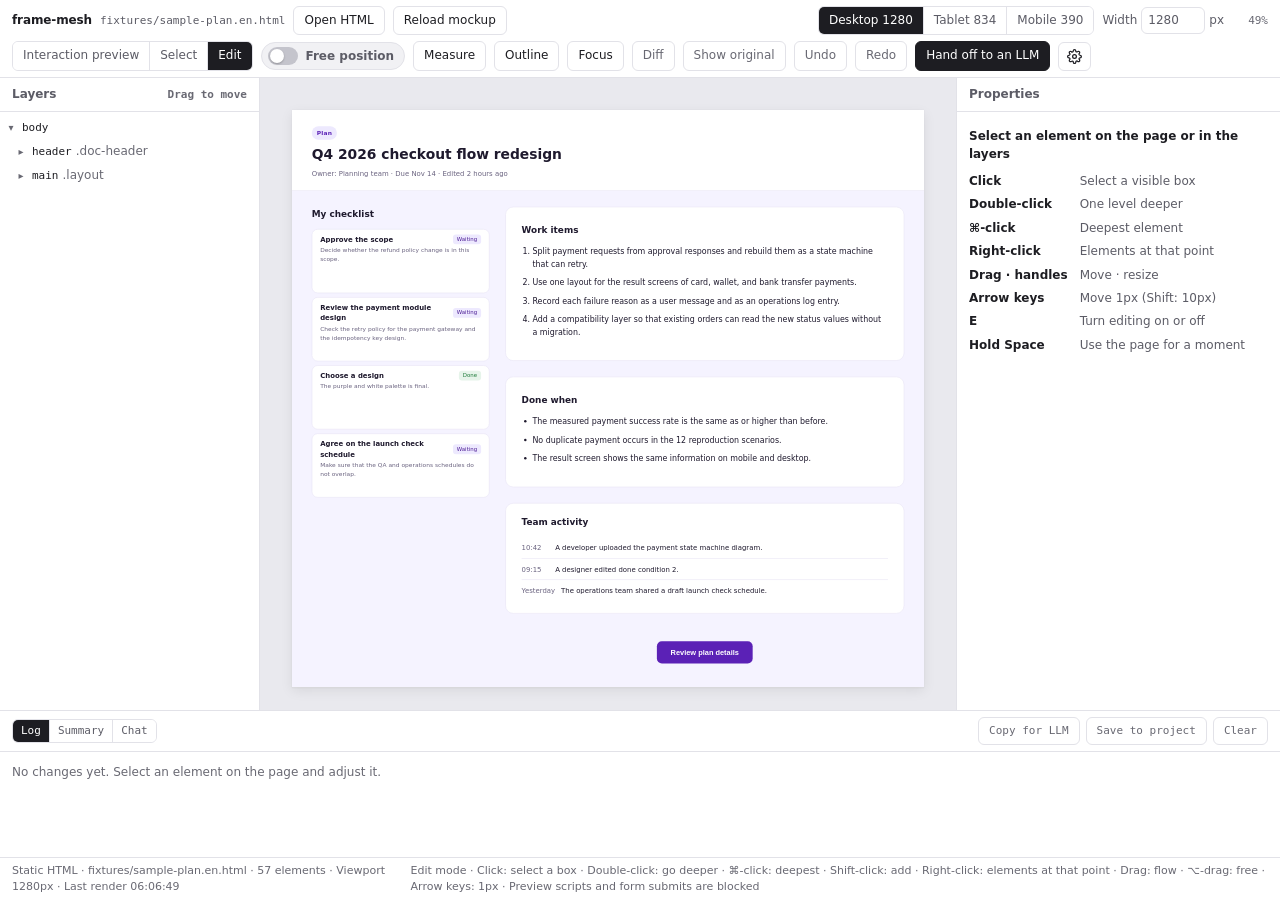
==== commit 8f02f17e: "feat(engine): add Select mode that selects elements without changing them The mode switch is now Use" ====
--- a/index.html
+++ b/index.html
@@ -26,8 +26,9 @@
     </div>
     <div class="topbar__group">
       <div class="seg" id="modeSeg">
-        <button class="seg__btn is-active" type="button" data-mode="select" data-i18n="wb.select"></button>
-        <button class="seg__btn" type="button" data-mode="interact" data-i18n="wb.interact"></button>
+        <button class="seg__btn" type="button" data-mode="interact" data-i18n="wb.interact" data-i18n-title="mode.useTitle"></button>
+        <button class="seg__btn" type="button" data-mode="pick" data-i18n="wb.pick" data-i18n-title="mode.pickTitle"></button>
+        <button class="seg__btn is-active" type="button" data-mode="select" data-i18n="wb.select" data-i18n-title="mode.editTitle"></button>
       </div>
       <button class="mode-switch mode-switch--sub" id="moveToggle" type="button" role="switch" aria-checked="false" data-i18n-title="move.switchTitle"><span class="mode-switch__track"></span><span data-i18n="move.switch"></span></button>
       <button class="btn" id="btnMeasure" type="button" data-i18n="view.measure" data-i18n-title="view.measureTitle"></button>
--- a/src/panel/panel.css
+++ b/src/panel/panel.css
@@ -5,7 +5,7 @@
   --line: #e2e2e8;
   --ink: #1d1d22;
   --ink-2: #5c5c66;
-  --ink-3: #9a9aa6;
+  --ink-3: #696973;
   --accent: #0d99ff;
   --accent-soft: rgba(13, 153, 255, 0.12);
   --hover: #7c3aed;
@@ -102,6 +102,8 @@
 .crumbs button.is-current { color: var(--ink); font-weight: 600; }
 .crumbs span { color: var(--ink-3); }
 .actions-row { display: flex; flex-wrap: wrap; gap: 6px; }
+.props__memo { display: flex; gap: 6px; }
+.props__memo-input { flex: 1; min-width: 0; padding: 4px 6px; border: 1px solid var(--line); border-radius: 6px; background: var(--panel); }
 .actions-row .btn.is-active { background: var(--accent-soft); border-color: var(--accent); }
 .fields { display: grid; grid-template-columns: 1fr 1fr; gap: 6px 8px; }
 .fields--single { grid-template-columns: 1fr; }
@@ -129,6 +131,8 @@
 .change__time { color: var(--ink-3); }
 .change__flag { display: inline-block; margin-left: 4px; padding: 0 5px; border-radius: 4px; font-size: 10px; background: var(--accent-soft); color: var(--accent); }
 .change--lost .change__flag { background: var(--warn-bg); color: var(--warn-ink); }
+.change__agent { display: inline-block; margin-left: 4px; padding: 0 5px; border-radius: 4px; font-size: 10px; background: #e6f6ec; color: #1a7f3c; }
+.change__agent.is-skipped { background: var(--warn-bg); color: var(--warn-ink); }
 .change--lost { color: var(--warn-ink); }
 .change:hover { background: #f4f4f7; }
 .change.is-undone { color: var(--ink-3); text-decoration: line-through; }
@@ -166,19 +170,27 @@
 /* 대화 */
 .chat { display: flex; flex-direction: column; min-height: 0; height: 100%; }
 .chat__head { display: flex; align-items: center; gap: 8px; padding: 4px 12px; border-bottom: 1px solid var(--line); flex: none; }
-.chat__mode { font-size: 11px; color: var(--ink-2); }
+.chat__mode { margin-right: auto; font-size: 11px; color: var(--ink-2); }
 .chat__mode::before { content: "●"; margin-right: 4px; color: var(--ink-3); }
 .chat__mode[data-mode="relay"]::before { color: #22c55e; }
 .chat__mode[data-mode="wait"]::before { color: #0d99ff; }
 .chat__mode[data-mode="manual"]::before { color: #f59e0b; }
 .chat__mode[data-mode="offline"]::before { color: #e5484d; }
-.chat__session { margin-left: auto; padding: 2px 4px; border: 1px solid var(--line); border-radius: 5px; font-size: 11px; }
+.chat__session { flex: none; max-width: 40%; padding: 2px 4px; border: 1px solid var(--line); border-radius: 5px; font-size: 11px; }
 .chat__list { flex: 1; min-height: 0; overflow: auto; padding: 6px 12px; display: flex; flex-direction: column; gap: 6px; }
 .chat__empty { margin: 0; color: var(--ink-3); }
 .chat__msg { max-width: 80%; padding: 6px 9px; border-radius: 8px; white-space: pre-wrap; word-break: break-word; }
 .chat__msg--user { align-self: flex-end; background: var(--ink); color: #fff; }
 .chat__msg--assistant { align-self: flex-start; background: #f1f1f5; color: var(--ink); }
+.chat__images { display: flex; flex-wrap: wrap; align-items: flex-start; gap: 6px; margin-top: 6px; white-space: normal; }
+.chat__image { display: block; max-width: 100%; max-height: 240px; border: 1px solid var(--line); border-radius: 6px; background: #fff; cursor: zoom-in; }
+.chat__image.is-expanded { max-height: none; cursor: zoom-out; }
+.chat__image-error { font-size: 11px; opacity: 0.7; }
 .chat__meta { margin-top: 3px; font-size: 10px; opacity: 0.7; }
+/* 응답 대기 중에는 흐림을 글자에만 둔다. 대기 표시는 글자보다 커서 한 줄로 가운데 맞춘다. */
+.chat__meta.is-waiting { display: flex; align-items: center; gap: 5px; opacity: 1; }
+.chat__meta.is-waiting .chat__meta-text { opacity: 0.7; }
+.chat__orb { flex: none; width: 40px; height: 40px; margin: -2px 0 -2px -6px; }
 .chat__proposal { align-self: flex-start; max-width: 90%; padding: 8px 10px; border: 1px solid #b9dcff; border-radius: 8px; background: #f3f9ff; }
 .chat__proposal[data-status="accepted"] { border-color: #a7e3b8; background: #f2fbf4; }
 .chat__proposal[data-status="rejected"] { opacity: 0.6; }
@@ -186,9 +198,25 @@
 .chat__ops { margin: 0 0 6px; padding-left: 16px; font-family: var(--mono); font-size: 11px; }
 .chat__proposal-actions { display: flex; align-items: center; gap: 6px; }
 .chat__proposal-state { font-size: 11px; color: var(--ink-2); }
-.chat__form { display: flex; gap: 8px; padding: 6px 12px; border-top: 1px solid var(--line); flex: none; }
+.chat__form { display: flex; flex-wrap: wrap; gap: 8px; padding: 6px 12px; border-top: 1px solid var(--line); flex: none; }
 .chat__input { flex: 1; resize: none; padding: 6px 8px; border: 1px solid var(--line); border-radius: 6px; font: inherit; }
 .chat__actions { display: flex; flex-direction: column; gap: 4px; }
+/* 입력창 위 선택 줄. 줄바꿈되는 폼에서 한 줄을 다 차지한다. */
+.chat__picked { flex: 1 0 100%; display: flex; flex-wrap: wrap; align-items: center; gap: 4px; font-size: 11px; color: var(--ink-2); }
+.chat__picked[hidden] { display: none; }
+.chat__picked-chip { max-width: 200px; overflow: hidden; text-overflow: ellipsis; white-space: nowrap; padding: 0 7px; border-radius: 10px; background: var(--accent-soft); color: var(--ink); font: 10px/1.6 var(--mono); }
+.chat__picked-more { color: var(--ink-3); font: 10px var(--mono); }
+.chat__attach { flex: 1 0 100%; display: flex; flex-wrap: wrap; align-items: center; gap: 8px; font-size: 11px; color: var(--ink-2); }
+.chat__attach-item { display: flex; align-items: flex-start; }
+.chat__attach[hidden] { display: none; }
+.chat__attach-img { max-width: 240px; max-height: 72px; border: 1px solid var(--line); border-radius: 4px; object-fit: contain; background: var(--panel); }
+.chat__attach-remove { border: 0; background: none; padding: 2px 4px; color: var(--ink-2); cursor: pointer; }
+/* 보낸 요청 말풍선의 대상 줄. 말풍선이 어두우므로 이름표는 밝은 계열이다. */
+.chat__targets { display: flex; flex-wrap: wrap; align-items: center; gap: 4px; margin-top: 4px; font-size: 10px; }
+.chat__targets-label { opacity: 0.7; }
+.chat__target-chip { max-width: 200px; overflow: hidden; text-overflow: ellipsis; white-space: nowrap; padding: 0 7px; border: 1px solid rgba(255, 255, 255, 0.35); border-radius: 10px; background: rgba(255, 255, 255, 0.14); color: #fff; font: 10px/1.6 var(--mono); cursor: pointer; }
+.chat__target-chip:hover { background: rgba(255, 255, 255, 0.28); }
+.chat__target-chip:focus-visible { outline: 2px solid #fff; outline-offset: 1px; }
 .chat__proposal-state.is-error { color: #b42318; }
 .chat__proposal-reason { margin: 0 0 6px; color: var(--ink-2); line-height: 1.5; }
 .chat__proposal-reason.is-missing { color: var(--ink-3); font-style: italic; }
@@ -226,3 +254,6 @@
 .mode-switch--sub[aria-checked="true"] { background: var(--ink); border-color: var(--ink); }
 /* 화면 위쪽에 있는 메뉴(웹 작업실 상단)는 아래로 펼친다. */
 .menu--down .menu__pop { bottom: auto; top: calc(100% + 6px); }
+/* 마우스를 올리면 잠시 뒤 뜨는 말풍선 (src/panel/tooltip.js) */
+.fm-tip { position: fixed; z-index: 2147483647; max-width: 280px; padding: 6px 9px; border-radius: 6px; background: rgba(24, 24, 30, 0.94); color: #fff; font: 12px/1.45 var(--font); box-shadow: 0 6px 18px rgba(0, 0, 0, 0.2); pointer-events: none; white-space: normal; }
+.fm-tip[hidden] { display: none; }
